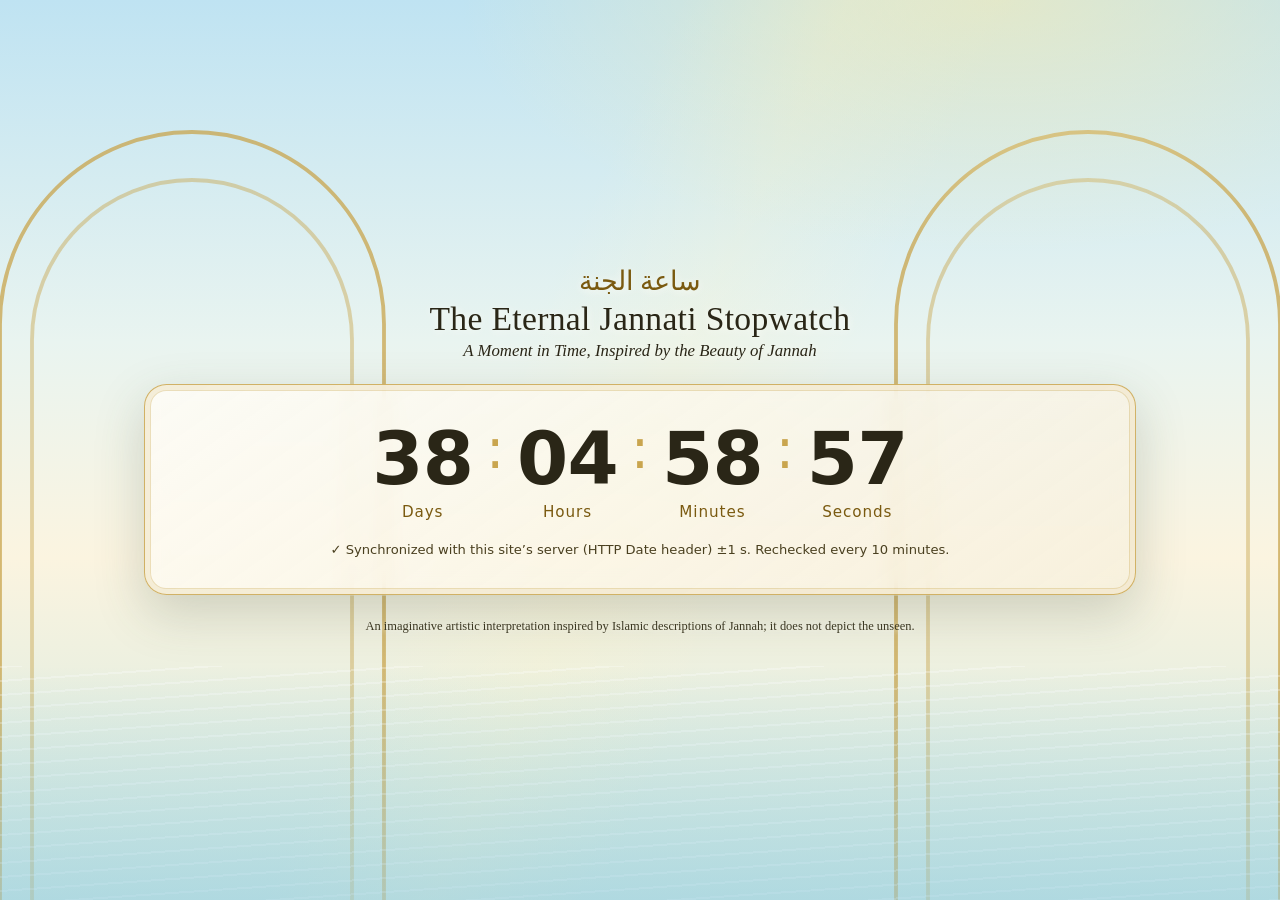
==== jannati-stopwatch/jannati-stopwatch/index.html @ bffeb780 "Add files via upload" ====
<!DOCTYPE html>
<html lang="en">
<head>
<meta charset="utf-8">
<meta name="viewport" content="width=device-width, initial-scale=1, viewport-fit=cover">
<title>The Eternal Jannati Stopwatch</title>
<meta name="description" content="A fixed-start elapsed-time display: days, hours, minutes and seconds since 29 October 2026, 6:30 AM Bangladesh time.">
<meta name="theme-color" content="#f6efdc">
<link rel="stylesheet" href="style.css">
</head>
<body>
<div class="scene" aria-hidden="true">
  <div class="scene__sky"></div>
  <div class="scene__img"></div>
  <svg class="scene__arch" viewBox="0 0 400 300" preserveAspectRatio="xMidYMax slice" focusable="false">
    <g fill="none" stroke="#c9a54e" stroke-width="1.2" opacity=".75">
      <path d="M0 300V120a60 60 0 0 1 60-60h0a60 60 0 0 1 60 60v180"/>
      <path d="M280 300V120a60 60 0 0 1 60-60h0a60 60 0 0 1 60 60v180"/>
      <path d="M10 300V125a50 50 0 0 1 50-50 50 50 0 0 1 50 50v175" opacity=".6"/>
      <path d="M290 300V125a50 50 0 0 1 50-50 50 50 0 0 1 50 50v175" opacity=".6"/>
    </g>
  </svg>
  <div class="scene__rays"></div>
  <div class="scene__water"></div>
  <div class="scene__motes" id="motes"></div>
</div>

<main class="stage">
  <header class="title">
    <p class="ar" lang="ar" dir="rtl">ساعة الجنة</p>
    <h1>The Eternal Jannati Stopwatch</h1>
    <p class="sub">A Moment in Time, Inspired by the Beauty of Jannah</p>
  </header>

  <section class="panel" aria-labelledby="pl">
    <h2 id="pl" class="sr">Time elapsed since 29 October 2026, 6:30:00 AM Bangladesh Standard Time</h2>
    <div class="clock" id="clock" data-len="1" role="timer" aria-live="off" aria-atomic="true">
      <span class="sr" id="sr"></span>
      <div class="unit" aria-hidden="true"><b id="d">0</b><i id="dl">Days</i></div>
      <span class="sep" aria-hidden="true">:</span>
      <div class="unit" aria-hidden="true"><b id="h">00</b><i id="hl">Hours</i></div>
      <span class="sep" aria-hidden="true">:</span>
      <div class="unit" aria-hidden="true"><b id="m">00</b><i id="ml">Minutes</i></div>
      <span class="sep" aria-hidden="true">:</span>
      <div class="unit" aria-hidden="true"><b id="s">00</b><i id="sl">Seconds</i></div>
    </div>
    <p class="note" id="note" hidden>Counting begins 29 Oct 2026, 6:30:00 AM (UTC+06:00).</p>
    <p class="status" id="status" role="status"><span id="si" aria-hidden="true">◌</span> <span id="st">Checking time source…</span></p>
  </section>

  <footer class="foot">An imaginative artistic interpretation inspired by Islamic descriptions of Jannah; it does not depict the unseen.</footer>
</main>
<script src="script.js"></script>
</body>
</html>
---- jannati-stopwatch/jannati-stopwatch/style.css ----
:root{--pearl:#fffdf7;--ivory:#f6efdc;--gold:#c9a54e;--gold-d:#7a5a10;--sky:#bfe3f2;--leaf:#3f7a55;--ink:#2a2617;
--serif:"Iowan Old Style","Palatino Linotype",Palatino,Georgia,"Times New Roman",serif;--sans:system-ui,-apple-system,"Segoe UI",Roboto,sans-serif}
*{box-sizing:border-box}
html,body{margin:0;min-height:100%;overflow-x:hidden}
body{font-family:var(--serif);color:var(--ink);background:var(--ivory);min-height:100svh}
.sr{position:absolute;width:1px;height:1px;overflow:hidden;clip:rect(0 0 0 0);white-space:nowrap}
/* scene */
.scene{position:fixed;inset:0;overflow:hidden;z-index:0;pointer-events:none}
.scene>*{position:absolute;inset:0}
.scene__sky{background:linear-gradient(#bfe3f2 0%,#e9f4f0 38%,#fbf4e0 62%,#cfe8e0 100%)}
.scene__img{background:url("assets/golden-veil.png") center 18%/cover no-repeat,
 url("https://raw.githubusercontent.com/AlphaStopwatch/Something-About-This-Hur/main/Golden%20Veil%20by%20the%20Garden%20Waters.png") center 18%/cover no-repeat;
 -webkit-mask-image:linear-gradient(#000 70%,transparent);mask-image:linear-gradient(#000 70%,transparent)}
.scene__arch{width:100%;height:100%}
.scene__rays{background:radial-gradient(60% 40% at 78% 0%,rgba(255,236,170,.55),transparent 70%),
 linear-gradient(115deg,transparent 40%,rgba(255,244,200,.22) 50%,transparent 60%);animation:rays 14s ease-in-out infinite alternate}
.scene__water{top:auto;height:26%;background:linear-gradient(rgba(191,227,242,0),rgba(150,205,225,.55)),
 repeating-linear-gradient(176deg,rgba(255,255,255,.28) 0 2px,transparent 2px 14px);background-size:100% 100%,100% 28px;animation:flow 9s linear infinite}
.scene__motes span{position:absolute;bottom:-4vh;width:var(--z);height:var(--z);border-radius:50%;
 background:radial-gradient(#ffe9a6,rgba(255,233,166,0));left:var(--x);opacity:0;animation:rise var(--t) linear var(--dl) infinite}
@keyframes rays{from{opacity:.55}to{opacity:1}}
@keyframes flow{to{background-position:0 0,0 28px}}
@keyframes rise{10%{opacity:.8}90%{opacity:.5}to{transform:translate(var(--dx),-105vh);opacity:0}}
body.paused *,body.paused *::before{animation-play-state:paused!important}
/* content */
.stage{position:relative;z-index:1;min-height:100svh;display:flex;flex-direction:column;align-items:center;justify-content:center;gap:clamp(.8rem,2.5vh,1.6rem);
 padding:max(1rem,env(safe-area-inset-top)) max(.75rem,env(safe-area-inset-right)) max(1rem,env(safe-area-inset-bottom)) max(.75rem,env(safe-area-inset-left))}
.title{text-align:center;text-shadow:0 1px 8px rgba(255,253,247,.9)}
.ar{margin:0;font-size:clamp(1.2rem,4vw,1.7rem);color:var(--gold-d)}
h1{margin:.1em 0;font-weight:500;font-size:clamp(1.25rem,4.6vw,2.1rem);letter-spacing:.01em}
.sub{margin:0;font-style:italic;font-size:clamp(.85rem,2.6vw,1.05rem)}
.panel{width:min(100%,62rem);padding:clamp(1rem,3.5vw,2.2rem);text-align:center;border-radius:1.4rem;
 background:linear-gradient(145deg,rgba(255,253,247,.82),rgba(246,239,220,.7));
 -webkit-backdrop-filter:blur(10px) saturate(1.1);backdrop-filter:blur(10px) saturate(1.1);
 border:1px solid rgba(201,165,78,.85);box-shadow:inset 0 0 0 5px rgba(255,253,247,.5),inset 0 0 0 6px rgba(201,165,78,.35),0 18px 50px rgba(60,80,70,.22)}
.clock{display:flex;align-items:flex-start;justify-content:center;gap:clamp(.2rem,1.4vw,.8rem)}
.unit{min-width:0;flex:0 1 auto;display:flex;flex-direction:column;align-items:center}
.unit b{font:600 clamp(1.7rem,8.4vw,4.6rem)/1.05 var(--sans);font-variant-numeric:tabular-nums;letter-spacing:-.01em;overflow-wrap:anywhere;word-break:break-all;max-width:100%}
.unit i{font:normal .72rem/1.4 var(--sans);font-size:clamp(.6rem,2.2vw,.95rem);letter-spacing:.06em;color:var(--gold-d);margin-top:.3rem}
.sep{font:300 clamp(1.4rem,6vw,3.4rem)/1.1 var(--sans);color:var(--gold)}
.clock[data-len="3"] .unit:first-child b{font-size:clamp(1.5rem,7vw,4rem)}
.clock[data-len="5"] .unit:first-child b{font-size:clamp(1.2rem,5.4vw,3.2rem)}
.clock[data-len="8"] .unit:first-child b{font-size:clamp(1rem,4vw,2.4rem)}
@media(max-width:480px){.clock{display:grid;grid-template-columns:1fr 1fr;row-gap:.9rem}.sep{display:none}.unit b{font-size:clamp(2rem,15vw,3.4rem)}.clock .unit:first-child b{font-size:clamp(1.6rem,11vw,3rem)}}
.note{margin:.9rem 0 0;font-size:.95rem}
.status{margin:1.1rem 0 0;font:.82rem/1.4 var(--sans);color:#4a4020}
.foot{max-width:40rem;text-align:center;font-size:.78rem;line-height:1.4;color:#3b3620;text-shadow:0 1px 6px rgba(255,253,247,.95)}
@media(prefers-reduced-motion:reduce){*,*::before{animation:none!important}.scene__motes{display:none}}
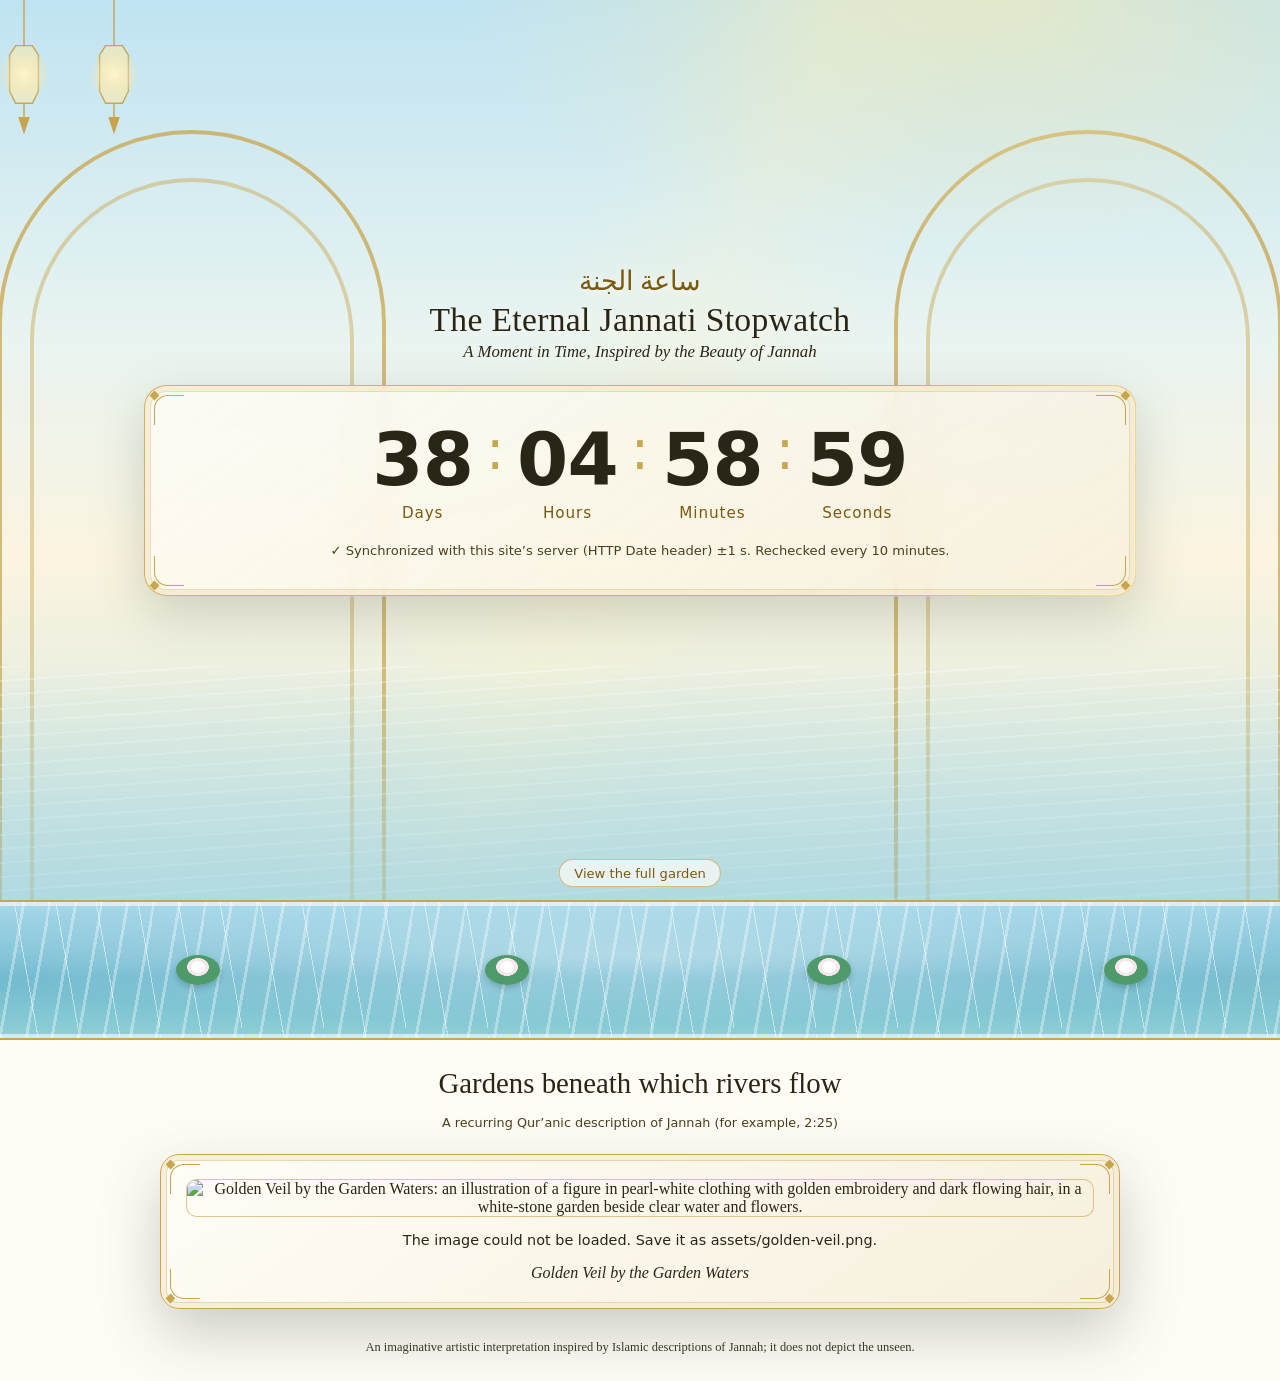
==== commit 9dfa8965: "Add files via upload" ====
--- a/jannati-stopwatch/jannati-stopwatch/index.html
+++ b/jannati-stopwatch/jannati-stopwatch/index.html
@@ -14,15 +14,14 @@
   <div class="scene__img"></div>
   <svg class="scene__arch" viewBox="0 0 400 300" preserveAspectRatio="xMidYMax slice" focusable="false">
     <g fill="none" stroke="#c9a54e" stroke-width="1.2" opacity=".75">
-      <path d="M0 300V120a60 60 0 0 1 60-60h0a60 60 0 0 1 60 60v180"/>
-      <path d="M280 300V120a60 60 0 0 1 60-60h0a60 60 0 0 1 60 60v180"/>
-      <path d="M10 300V125a50 50 0 0 1 50-50 50 50 0 0 1 50 50v175" opacity=".6"/>
-      <path d="M290 300V125a50 50 0 0 1 50-50 50 50 0 0 1 50 50v175" opacity=".6"/>
+      <path d="M0 300V120a60 60 0 0 1 60-60h0a60 60 0 0 1 60 60v180"/><path d="M280 300V120a60 60 0 0 1 60-60h0a60 60 0 0 1 60 60v180"/>
+      <path d="M10 300V125a50 50 0 0 1 50-50 50 50 0 0 1 50 50v175" opacity=".6"/><path d="M290 300V125a50 50 0 0 1 50-50 50 50 0 0 1 50 50v175" opacity=".6"/>
     </g>
   </svg>
-  <div class="scene__rays"></div>
-  <div class="scene__water"></div>
-  <div class="scene__motes" id="motes"></div>
+  <svg class="lantern l1" viewBox="0 0 40 130" focusable="false"><defs><radialGradient id="lg"><stop offset="0" stop-color="#fff6cf"/><stop offset="1" stop-color="#ffe49a" stop-opacity="0"/></radialGradient></defs>
+    <path d="M20 0v38" stroke="#c9a54e"/><path d="M13 38h14l5 8v30l-5 10H13l-5-10V46z" fill="rgba(255,236,170,.5)" stroke="#c9a54e"/><circle class="glow" cx="20" cy="62" r="22" fill="url(#lg)"/><path d="M20 86v12m-4 0h8l-4 12z" fill="#c9a54e" stroke="#c9a54e"/></svg>
+  <svg class="lantern l2" viewBox="0 0 40 130" focusable="false"><path d="M20 0v38" stroke="#c9a54e"/><path d="M13 38h14l5 8v30l-5 10H13l-5-10V46z" fill="rgba(255,236,170,.5)" stroke="#c9a54e"/><circle class="glow" cx="20" cy="62" r="22" fill="url(#lg)"/><path d="M20 86v12m-4 0h8l-4 12z" fill="#c9a54e" stroke="#c9a54e"/></svg>
+  <div class="scene__rays"></div><div class="scene__water"></div><div class="scene__motes" id="motes"></div>
 </div>
 
 <main class="stage">
@@ -31,25 +30,37 @@
     <h1>The Eternal Jannati Stopwatch</h1>
     <p class="sub">A Moment in Time, Inspired by the Beauty of Jannah</p>
   </header>
-
   <section class="panel" aria-labelledby="pl">
+    <span class="corner tl" aria-hidden="true"></span><span class="corner tr" aria-hidden="true"></span><span class="corner bl" aria-hidden="true"></span><span class="corner br" aria-hidden="true"></span>
     <h2 id="pl" class="sr">Time elapsed since 29 October 2026, 6:30:00 AM Bangladesh Standard Time</h2>
     <div class="clock" id="clock" data-len="1" role="timer" aria-live="off" aria-atomic="true">
       <span class="sr" id="sr"></span>
-      <div class="unit" aria-hidden="true"><b id="d">0</b><i id="dl">Days</i></div>
-      <span class="sep" aria-hidden="true">:</span>
-      <div class="unit" aria-hidden="true"><b id="h">00</b><i id="hl">Hours</i></div>
-      <span class="sep" aria-hidden="true">:</span>
-      <div class="unit" aria-hidden="true"><b id="m">00</b><i id="ml">Minutes</i></div>
-      <span class="sep" aria-hidden="true">:</span>
+      <div class="unit" aria-hidden="true"><b id="d">0</b><i id="dl">Days</i></div><span class="sep" aria-hidden="true">:</span>
+      <div class="unit" aria-hidden="true"><b id="h">00</b><i id="hl">Hours</i></div><span class="sep" aria-hidden="true">:</span>
+      <div class="unit" aria-hidden="true"><b id="m">00</b><i id="ml">Minutes</i></div><span class="sep" aria-hidden="true">:</span>
       <div class="unit" aria-hidden="true"><b id="s">00</b><i id="sl">Seconds</i></div>
     </div>
     <p class="note" id="note" hidden>Counting begins 29 Oct 2026, 6:30:00 AM (UTC+06:00).</p>
     <p class="status" id="status" role="status"><span id="si" aria-hidden="true">◌</span> <span id="st">Checking time source…</span></p>
   </section>
+  <a class="cue" href="#garden">View the full garden</a>
+</main>
 
-  <footer class="foot">An imaginative artistic interpretation inspired by Islamic descriptions of Jannah; it does not depict the unseen.</footer>
-</main>
+<section class="garden" id="garden" aria-labelledby="gt">
+  <div class="channel" aria-hidden="true">
+    <div class="channel__flow"></div><div class="channel__caustics"></div><div class="channel__foam"></div>
+    <span class="lily" style="--x:14%;--d:0s"></span><span class="lily" style="--x:38%;--d:-3s"></span><span class="lily" style="--x:63%;--d:-6s"></span><span class="lily" style="--x:86%;--d:-9s"></span>
+  </div>
+  <h2 id="gt" class="garden__title">Gardens beneath which rivers flow</h2>
+  <p class="garden__ref">A recurring Qur’anic description of Jannah (for example, 2:25)</p>
+  <figure class="frame" id="frame">
+    <span class="corner tl" aria-hidden="true"></span><span class="corner tr" aria-hidden="true"></span><span class="corner bl" aria-hidden="true"></span><span class="corner br" aria-hidden="true"></span>
+    <img id="full" src="assets/golden-veil.png" alt="Golden Veil by the Garden Waters: an illustration of a figure in pearl-white clothing with golden embroidery and dark flowing hair, in a white-stone garden beside clear water and flowers." decoding="async" loading="lazy">
+    <p class="frame__miss" id="miss" hidden>The image could not be loaded. Save it as assets/golden-veil.png.</p>
+    <figcaption>Golden Veil by the Garden Waters</figcaption>
+  </figure>
+  <p class="foot">An imaginative artistic interpretation inspired by Islamic descriptions of Jannah; it does not depict the unseen.</p>
+</section>
 <script src="script.js"></script>
 </body>
 </html>
--- a/jannati-stopwatch/jannati-stopwatch/style.css
+++ b/jannati-stopwatch/jannati-stopwatch/style.css
@@ -46,3 +46,57 @@
 .status{margin:1.1rem 0 0;font:.82rem/1.4 var(--sans);color:#4a4020}
 .foot{max-width:40rem;text-align:center;font-size:.78rem;line-height:1.4;color:#3b3620;text-shadow:0 1px 6px rgba(255,253,247,.95)}
 @media(prefers-reduced-motion:reduce){*,*::before{animation:none!important}.scene__motes{display:none}}
+
+/* ---- v2: richer design & effects ---- */
+.scene__img{opacity:.75;filter:blur(7px) saturate(1.1);transform:scale(1.06)}
+.panel{position:relative}
+.panel::before{content:"";position:absolute;inset:-1px;border-radius:inherit;padding:2px;pointer-events:none;
+ background:linear-gradient(110deg,transparent 30%,#fff3c4 47%,#d7b45a 53%,transparent 70%) 0 0/250% 100%;
+ -webkit-mask:linear-gradient(#000 0 0) content-box,linear-gradient(#000 0 0);-webkit-mask-composite:xor;mask-composite:exclude;animation:sheen 7s ease-in-out infinite}
+@keyframes sheen{from{background-position:120% 0}to{background-position:-70% 0}}
+.unit b{background:linear-gradient(100deg,#2a2617 42%,#a37d22 50%,#2a2617 58%) 0 0/260% 100%;-webkit-background-clip:text;background-clip:text;-webkit-text-fill-color:transparent;color:var(--ink);animation:glint 8s linear infinite}
+@keyframes glint{from{background-position:130% 0}to{background-position:-30% 0}}
+.corner{position:absolute;width:30px;height:30px;border:1.5px solid var(--gold);pointer-events:none}
+.corner::after{content:"";position:absolute;width:7px;height:7px;background:var(--gold);transform:rotate(45deg)}
+.tl{top:9px;left:9px;border-right:0;border-bottom:0;border-top-left-radius:14px}.tl::after{top:-4px;left:-4px}
+.tr{top:9px;right:9px;border-left:0;border-bottom:0;border-top-right-radius:14px}.tr::after{top:-4px;right:-4px}
+.bl{bottom:9px;left:9px;border-right:0;border-top:0;border-bottom-left-radius:14px}.bl::after{bottom:-4px;left:-4px}
+.br{bottom:9px;right:9px;border-left:0;border-top:0;border-bottom-right-radius:14px}.br::after{bottom:-4px;right:-4px}
+.lantern{position:absolute;top:0;width:clamp(26px,5vw,48px);height:auto;transform-origin:50% 0;animation:sway 6s ease-in-out infinite alternate;fill:none;stroke-width:1.2}
+.l1{left:7%}.l2{right:7%;animation-duration:7.5s;animation-delay:-2s}
+.lantern .glow{animation:flick 3.2s ease-in-out infinite alternate}
+@keyframes sway{from{transform:rotate(-3deg)}to{transform:rotate(3deg)}}
+@keyframes flick{from{opacity:.55}to{opacity:1}}
+.scene__motes .petal{position:absolute;bottom:-5vh;left:var(--x);width:var(--z);height:calc(var(--z)*1.4);border-radius:80% 0 80% 0;
+ background:radial-gradient(ellipse at 30% 30%,#fff,#f6dce3 60%,#e8b9c8);opacity:0;animation:petal var(--t) ease-in-out var(--dl) infinite}
+@keyframes petal{10%{opacity:.85}50%{transform:translate(calc(var(--dx)*.4),-55vh) rotate(180deg)}90%{opacity:.5}to{transform:translate(var(--dx),-108vh) rotate(380deg);opacity:0}}
+.stage{padding-bottom:3.4rem}
+.cue{position:absolute;bottom:max(.8rem,env(safe-area-inset-bottom));left:50%;transform:translateX(-50%);font:.82rem var(--sans);color:var(--gold-d);text-decoration:none;padding:.35rem .9rem;border:1px solid rgba(201,165,78,.7);border-radius:99px;background:rgba(255,253,247,.7);animation:bob 3s ease-in-out infinite}
+.cue:focus-visible,.cue:hover{background:#fff;outline:2px solid var(--gold-d);outline-offset:2px}
+@keyframes bob{50%{transform:translate(-50%,4px)}}
+/* garden section */
+.garden{position:relative;z-index:1;padding:0 max(.75rem,env(safe-area-inset-right)) max(1.5rem,env(safe-area-inset-bottom)) max(.75rem,env(safe-area-inset-left));display:flex;flex-direction:column;align-items:center;gap:.9rem;
+ background:linear-gradient(rgba(255,253,247,0),rgba(255,253,247,.9) 90px)}
+.channel{position:relative;width:calc(100% + 2rem);margin:0 -1rem;height:clamp(84px,16vw,140px);overflow:hidden;border-block:2px solid var(--gold);box-shadow:0 0 0 4px rgba(255,253,247,.6) inset;
+ background:linear-gradient(#a9d9ea,#6fb9cf 55%,#8fd0d6)}
+.channel>div{position:absolute;inset:0}
+.channel__flow{background:repeating-linear-gradient(100deg,rgba(255,255,255,.35) 0 3px,transparent 3px 26px);background-size:52px 100%;animation:cflow 6s linear infinite}
+.channel__foam{background:repeating-linear-gradient(80deg,rgba(255,255,255,.5) 0 1px,transparent 1px 41px);animation:cflow 11s linear infinite reverse;background-size:82px 100%}
+.channel__caustics{background:radial-gradient(40% 70% at 25% 40%,rgba(255,255,255,.4),transparent 70%),radial-gradient(35% 60% at 70% 60%,rgba(255,244,190,.4),transparent 70%);background-size:200% 100%;animation:caus 10s ease-in-out infinite alternate}
+@keyframes cflow{to{background-position:52px 0}}
+@keyframes caus{to{background-position:100% 0}}
+.lily{position:absolute;top:calc(50% - 15px);left:var(--x);width:44px;height:30px;border-radius:50%;background:radial-gradient(ellipse at 50% 40%,#fff 0 22%,#f7e6ec 24% 34%,#4f9a6a 36%);box-shadow:0 3px 6px rgba(20,60,60,.25);animation:bobl 7s ease-in-out var(--d) infinite alternate}
+@keyframes bobl{from{transform:translate(-8px,-3px)}to{transform:translate(10px,4px)}}
+.garden__title{margin:.8rem 0 0;font-weight:500;font-size:clamp(1.15rem,4vw,1.8rem);text-align:center}
+.garden__ref{margin:0;font:.8rem var(--sans);color:#4a4020;text-align:center}
+.frame{position:relative;margin:.6rem 0;width:min(100%,60rem);padding:clamp(.9rem,3vw,1.6rem);border-radius:1.2rem;background:linear-gradient(145deg,#fffdf7,#f6efdc);
+ border:1px solid var(--gold);box-shadow:inset 0 0 0 5px rgba(255,253,247,.6),inset 0 0 0 6px rgba(201,165,78,.4),0 24px 60px rgba(60,80,70,.28);overflow:hidden;text-align:center}
+.frame img{display:block;width:100%;height:auto;border-radius:.6rem;box-shadow:0 0 0 1px rgba(201,165,78,.6)}
+.frame::after{content:"";position:absolute;inset:0;pointer-events:none;background:linear-gradient(105deg,transparent 40%,rgba(255,244,200,.5) 50%,transparent 60%) -150% 0/60% 100% no-repeat}
+.frame.in::after{animation:sweep 2.2s ease-out 1}
+@keyframes sweep{to{background-position:250% 0}}
+.frame figcaption{margin-top:.8rem;font-style:italic;font-size:clamp(.85rem,2.6vw,1rem)}
+.frame__miss{font:.9rem var(--sans);margin:1rem}
+.garden .foot{margin:.4rem 0 0}
+@media(max-width:480px){.corner{width:22px;height:22px}}
+@media(prefers-reduced-motion:reduce){*,*::before,*::after{animation:none!important}}
